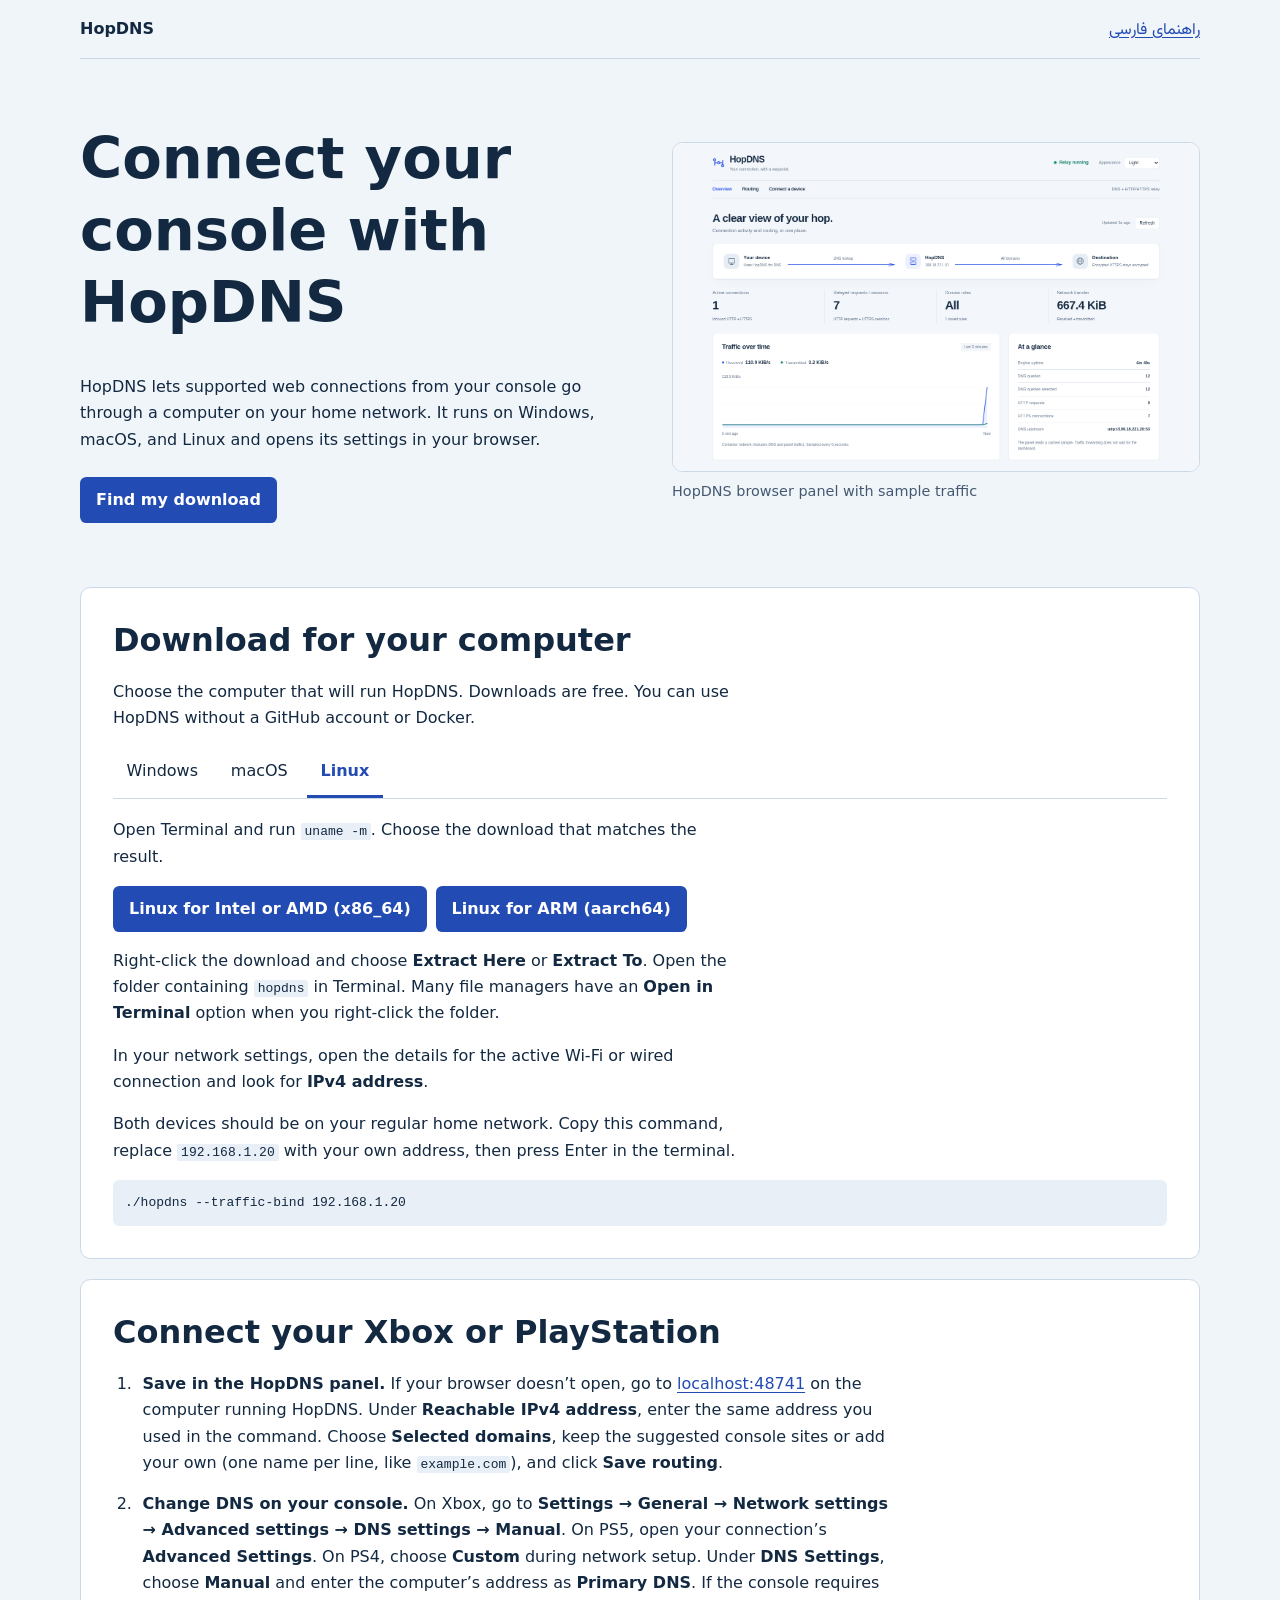
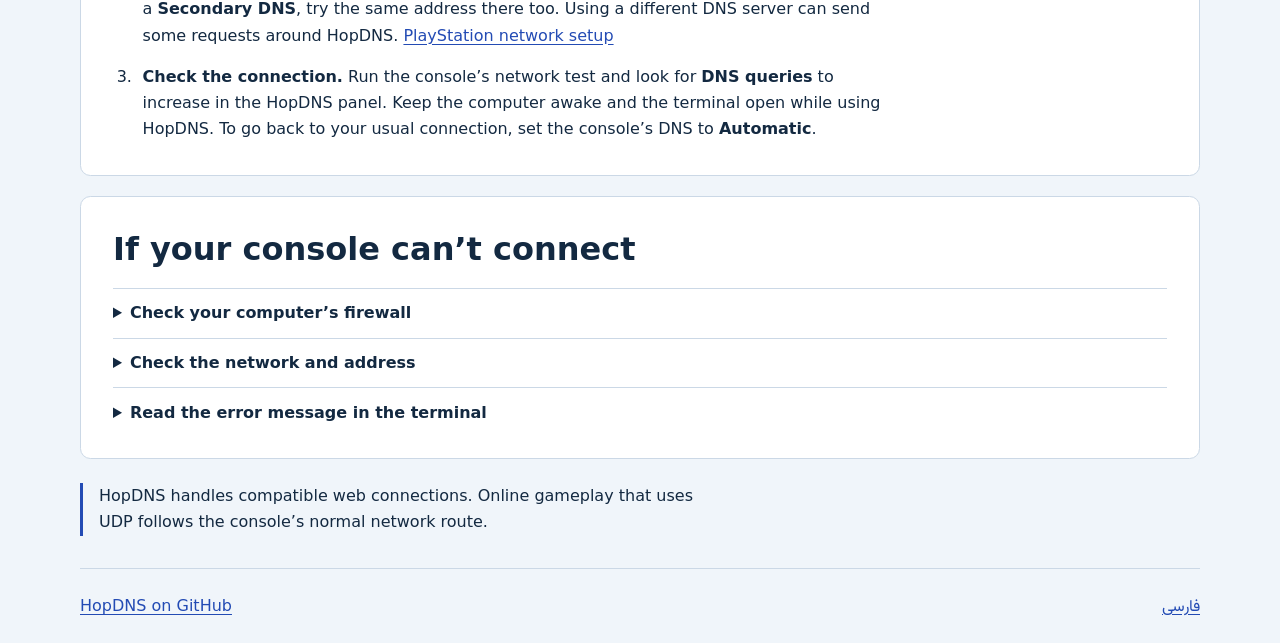
==== docs/index.html @ 14fe9bac "Add platform tabs and direct downloads to setup guides" ====
<!doctype html>
<html lang="en">
<head>
  <meta charset="utf-8">
  <meta name="viewport" content="width=device-width, initial-scale=1">
  <meta name="description" content="Set up HopDNS on your computer and connect your console.">
  <title>HopDNS setup guide</title>
  <link rel="stylesheet" href="guide.css">
  <script src="guide.js" defer></script>
</head>
<body>
  <header>
    <strong>HopDNS</strong>
    <a href="fa/" lang="fa" hreflang="fa" dir="rtl">راهنمای فارسی</a>
  </header>
  <main>
    <section class="intro">
      <div>
        <h1>Connect your console with HopDNS</h1>
        <p>HopDNS lets supported web connections from your console go through a computer on your home network. It runs on Windows, macOS, and Linux and opens its settings in your browser.</p>
        <a class="download" href="#downloads">Find my download</a>
      </div>
      <figure>
        <a href="desktop.png"><img src="desktop.png" alt="HopDNS browser panel showing connection counts and a traffic chart"></a>
        <figcaption>HopDNS browser panel with sample traffic</figcaption>
      </figure>
    </section>
    <section id="downloads" class="instructions" aria-labelledby="downloads-title">
      <h2 id="downloads-title">Download for your computer</h2>
      <p>Choose the computer that will run HopDNS. Downloads are free. You can use HopDNS without a GitHub account or Docker.</p>
      <div class="platform-tabs" hidden>
        <button type="button" id="tab-windows" data-platform="windows">Windows</button>
        <button type="button" id="tab-macos" data-platform="macos">macOS</button>
        <button type="button" id="tab-linux" data-platform="linux">Linux</button>
      </div>
      <section class="platform" id="windows">
        <h3>Windows</h3>
        <p>Open <strong>Settings → System → About</strong> and look for <strong>System type</strong>.</p>
        <div class="download-links">
          <a class="download" href="https://github.com/mkay1375/hopdns/releases/latest/download/hopdns-windows-amd64.zip">Windows for Intel or AMD (x64)</a>
          <a class="download" href="https://github.com/mkay1375/hopdns/releases/latest/download/hopdns-windows-arm64.zip">Windows for ARM (ARM64)</a>
        </div>
        <p>Right-click the downloaded ZIP and choose <strong>Extract All</strong>. Open the folder containing <code>hopdns.exe</code>, click the folder address bar, type <code>powershell</code>, and press Enter.</p>
        <p>Find your address in <strong>Settings → Network &amp; internet</strong>. Open your Wi-Fi network’s properties or select <strong>Ethernet</strong>, then look for <strong>IPv4 address</strong>.</p>
        <p>Both devices should be on your regular home network. Copy this command, replace <code>192.168.1.20</code> with your own address, then press Enter in the terminal.</p>
        <pre dir="ltr"><code>.\hopdns.exe --traffic-bind 192.168.1.20</code></pre>
      </section>
      <section class="platform" id="macos">
        <h3>macOS</h3>
        <p>Open the Apple menu  → <strong>About This Mac</strong>. Choose Apple silicon if <strong>Chip</strong> says Apple, or Intel if <strong>Processor</strong> says Intel.</p>
        <div class="download-links">
          <a class="download" href="https://github.com/mkay1375/hopdns/releases/latest/download/hopdns-darwin-arm64.tar.gz">Mac with Apple silicon</a>
          <a class="download" href="https://github.com/mkay1375/hopdns/releases/latest/download/hopdns-darwin-amd64.tar.gz">Mac with Intel</a>
        </div>
        <p>Double-click the download to unpack it. Open <strong>Terminal</strong>, type <code>cd</code> followed by a space, drag in the folder containing <code>hopdns</code>, and press Return.</p>
        <p>Find your address in <strong>System Settings → Network</strong>. Choose the active Wi-Fi or Ethernet connection, then <strong>Details → TCP/IP</strong>. Look for <strong>IP address</strong>.</p>
        <p>Both devices should be on your regular home network. Copy this command, replace <code>192.168.1.20</code> with your own address, then press Enter in the terminal.</p>
        <pre dir="ltr"><code>./hopdns --traffic-bind 192.168.1.20</code></pre>
      </section>
      <section class="platform" id="linux">
        <h3>Linux</h3>
        <p>Open Terminal and run <code>uname -m</code>. Choose the download that matches the result.</p>
        <div class="download-links">
          <a class="download" href="https://github.com/mkay1375/hopdns/releases/latest/download/hopdns-linux-amd64.tar.gz">Linux for Intel or AMD (x86_64)</a>
          <a class="download" href="https://github.com/mkay1375/hopdns/releases/latest/download/hopdns-linux-arm64.tar.gz">Linux for ARM (aarch64)</a>
        </div>
        <p>Right-click the download and choose <strong>Extract Here</strong> or <strong>Extract To</strong>. Open the folder containing <code>hopdns</code> in Terminal. Many file managers have an <strong>Open in Terminal</strong> option when you right-click the folder.</p>
        <p>In your network settings, open the details for the active Wi-Fi or wired connection and look for <strong>IPv4 address</strong>.</p>
        <p>Both devices should be on your regular home network. Copy this command, replace <code>192.168.1.20</code> with your own address, then press Enter in the terminal.</p>
        <pre dir="ltr"><code>./hopdns --traffic-bind 192.168.1.20</code></pre>
      </section>
    </section>
    <section class="instructions">
      <h2>Connect your Xbox or PlayStation</h2>
      <ol>
        <li><strong>Save in the HopDNS panel.</strong> If your browser doesn’t open, go to <a href="http://localhost:48741">localhost:48741</a> on the computer running HopDNS. Under <strong>Reachable IPv4 address</strong>, enter the same address you used in the command. Choose <strong>Selected domains</strong>, keep the suggested console sites or add your own (one name per line, like <code>example.com</code>), and click <strong>Save routing</strong>.</li>
        <li><strong>Change DNS on your console.</strong> On Xbox, go to <strong>Settings → General → Network settings → Advanced settings → DNS settings → Manual</strong>. On PS5, open your connection’s <strong>Advanced Settings</strong>. On PS4, choose <strong>Custom</strong> during network setup. Under <strong>DNS Settings</strong>, choose <strong>Manual</strong> and enter the computer’s address as <strong>Primary DNS</strong>. If the console requires a <strong>Secondary DNS</strong>, try the same address there too. Using a different DNS server can send some requests around HopDNS. <a href="https://www.playstation.com/en-us/support/connectivity/internet-connect-playstation/">PlayStation network setup</a></li>
        <li><strong>Check the connection.</strong> Run the console’s network test and look for <strong>DNS queries</strong> to increase in the HopDNS panel. Keep the computer awake and the terminal open while using HopDNS. To go back to your usual connection, set the console’s DNS to <strong>Automatic</strong>.</li>
      </ol>
    </section>
    <section class="instructions">
      <h2>If your console can’t connect</h2>
      <details>
        <summary>Check your computer’s firewall</summary>
        <ul>
          <li><strong>Windows:</strong> If Windows asks to let HopDNS through the firewall, allow it on <strong>Private networks</strong> only. If you missed the prompt, open <strong>Windows Security → Firewall &amp; network protection → Allow an app through firewall</strong> and choose the extracted <code>hopdns.exe</code>. If Windows lists your trusted home Wi-Fi as Public, change the network profile to Private in that connection’s settings. <a href="https://support.microsoft.com/en-us/windows/security/windows-security/firewall-and-network-protection-in-the-windows-security-app">Microsoft firewall help</a></li>
          <li><strong>Mac:</strong> If macOS asks whether HopDNS can accept incoming connections, choose <strong>Allow</strong>. To check later, go to <strong>System Settings → Network → Firewall → Options</strong> and allow incoming connections for <code>hopdns</code>. <a href="https://support.apple.com/guide/mac-help/mh11783/mac">Apple firewall help</a></li>
          <li><strong>Linux:</strong> If a firewall is enabled, allow incoming traffic from your console’s local address on port <code>53</code> (TCP and UDP) and ports <code>80</code> and <code>443</code> (TCP). The steps depend on your Linux version. <a href="https://documentation.ubuntu.com/security/security-features/network/firewall/">Ubuntu firewall help</a></li>
        </ul>
        <p>Keep the firewall on. For a console on your home network, you can leave your router’s port-forwarding settings alone.</p>
      </details>
      <details>
        <summary>Check the network and address</summary>
        <p>Use your regular home Wi-Fi or a cable connected to the same router. Guest Wi-Fi often keeps devices from reaching each other. Your computer’s address can change after a restart or a switch between Wi-Fi and Ethernet. If it changed, start HopDNS with the new address, update it in the panel, and enter it again on the console.</p>
      </details>
      <details>
        <summary>Read the error message in the terminal</summary>
        <ul>
          <li><strong>Address already in use:</strong> Close any earlier copy of HopDNS, including a copy running in Docker, then try again.</li>
          <li><strong>Permission denied on Mac or Linux:</strong> If the relay can’t open a network port, follow the administrator startup steps in the <a href="https://github.com/mkay1375/hopdns/blob/main/docs/reference.md#native-application">technical guide</a>.</li>
        </ul>
      </details>
    </section>
    <p class="note">HopDNS handles compatible web connections. Online gameplay that uses UDP follows the console’s normal network route.</p>
  </main>
  <footer><a href="https://github.com/mkay1375/hopdns">HopDNS on GitHub</a><a href="fa/" lang="fa" hreflang="fa" dir="rtl">فارسی</a></footer>
</body>
</html>
---- docs/guide.css ----
@font-face {
  font-family: Vazirmatn;
  src: url("fonts/vazirmatn-arabic.woff2") format("woff2");
  font-style: normal;
  font-weight: 400 700;
  font-display: swap;
  unicode-range: U+0600-06FF, U+0750-077F, U+0870-08FF, U+200C-200E, U+FB50-FDFF, U+FE70-FEFF;
}
:root {
  color-scheme: light;
  background: #f0f5fa;
  color: #132941;
  font-family: system-ui, sans-serif;
  line-height: 1.65;
  --accent: #234bb4;
  --line: #cbd8e6;
}
:root[lang="fa"], a[lang="fa"] { font-family: Vazirmatn, system-ui, sans-serif; }
* { box-sizing: border-box; }
body { margin: 0; }
header, main, footer { width: min(70rem, calc(100% - 2.5rem)); margin-inline: auto; }
header, footer { display: flex; flex-wrap: wrap; justify-content: space-between; gap: .75rem; padding-block: 1rem; }
header { border-block-end: 1px solid var(--line); }
footer { border-block-start: 1px solid var(--line); margin-block-start: 2rem; padding-block: 1.5rem; }
a { color: var(--accent); text-underline-offset: .18em; }
a:focus-visible { outline: 3px solid var(--accent); outline-offset: 4px; }
p { max-inline-size: 62ch; }
h1, h2 { line-height: 1.25; margin-block: 0 .6em; }
h1 { font-size: clamp(2rem, 4.5vw, 3.65rem); }
h2 { font-size: clamp(1.45rem, 3vw, 2rem); }
.intro { display: grid; grid-template-columns: 1fr 1fr; align-items: center; gap: clamp(1.5rem, 5vw, 4rem); padding-block: clamp(2rem, 6vw, 4rem); }
figure { margin: 0; }
figure img { display: block; width: 100%; aspect-ratio: 16 / 10; object-fit: cover; object-position: top; border: 1px solid var(--line); border-radius: .65rem; background: #fff; }
figcaption { color: #445971; font-size: .9rem; margin-block-start: .5rem; }
.download { display: inline-block; margin-block-start: .5rem; padding: .6rem 1rem; background: var(--accent); color: #fff; border-radius: .4rem; text-decoration: none; font-weight: 650; }
.instructions { background: #fff; border: 1px solid var(--line); border-radius: .65rem; padding: clamp(1rem, 4vw, 2rem); }
.instructions + .instructions { margin-block-start: 1.25rem; }
.platform-tabs { display: flex; gap: .35rem; border-block-end: 1px solid var(--line); }
.platform-tabs[hidden] { display: none; }
.platform-tabs button { padding: .65rem .85rem; border: 0; border-block-end: 3px solid transparent; background: transparent; color: inherit; font: inherit; cursor: pointer; }
.platform-tabs button[aria-selected="true"] { border-block-end-color: var(--accent); color: var(--accent); font-weight: 700; }
.platform-tabs button:focus-visible, [role="tabpanel"]:focus-visible, summary:focus-visible { outline: 3px solid var(--accent); outline-offset: 2px; }
.platform { margin-block-start: 1.15rem; }
.platform[role="tabpanel"] h3 { display: none; }
.download-links { display: flex; flex-wrap: wrap; gap: .55rem; }
.download-links .download { margin: 0; }
ol, ul { margin-block-end: 0; padding-inline-start: 1.5rem; }
li { max-inline-size: 74ch; padding-inline-start: .35rem; margin-block-end: .9rem; }
li:last-child { margin-block-end: 0; }
code { direction: ltr; unicode-bidi: isolate; overflow-wrap: anywhere; background: #e8eff7; padding: .08em .3em; border-radius: .2em; }
pre { max-inline-size: 100%; margin-block-end: 0; padding: .75rem; overflow: auto; background: #e8eff7; border-radius: .4rem; }
pre code { padding: 0; background: transparent; }
details { border-block-start: 1px solid var(--line); padding-block: .7rem; }
details:last-child { padding-block-end: 0; }
summary { font-weight: 650; cursor: pointer; }
.note { margin-block-start: 1.5rem; border-inline-start: .2rem solid var(--accent); padding-inline-start: 1rem; }
@media (max-width: 740px) {
  .intro { grid-template-columns: 1fr; }
}
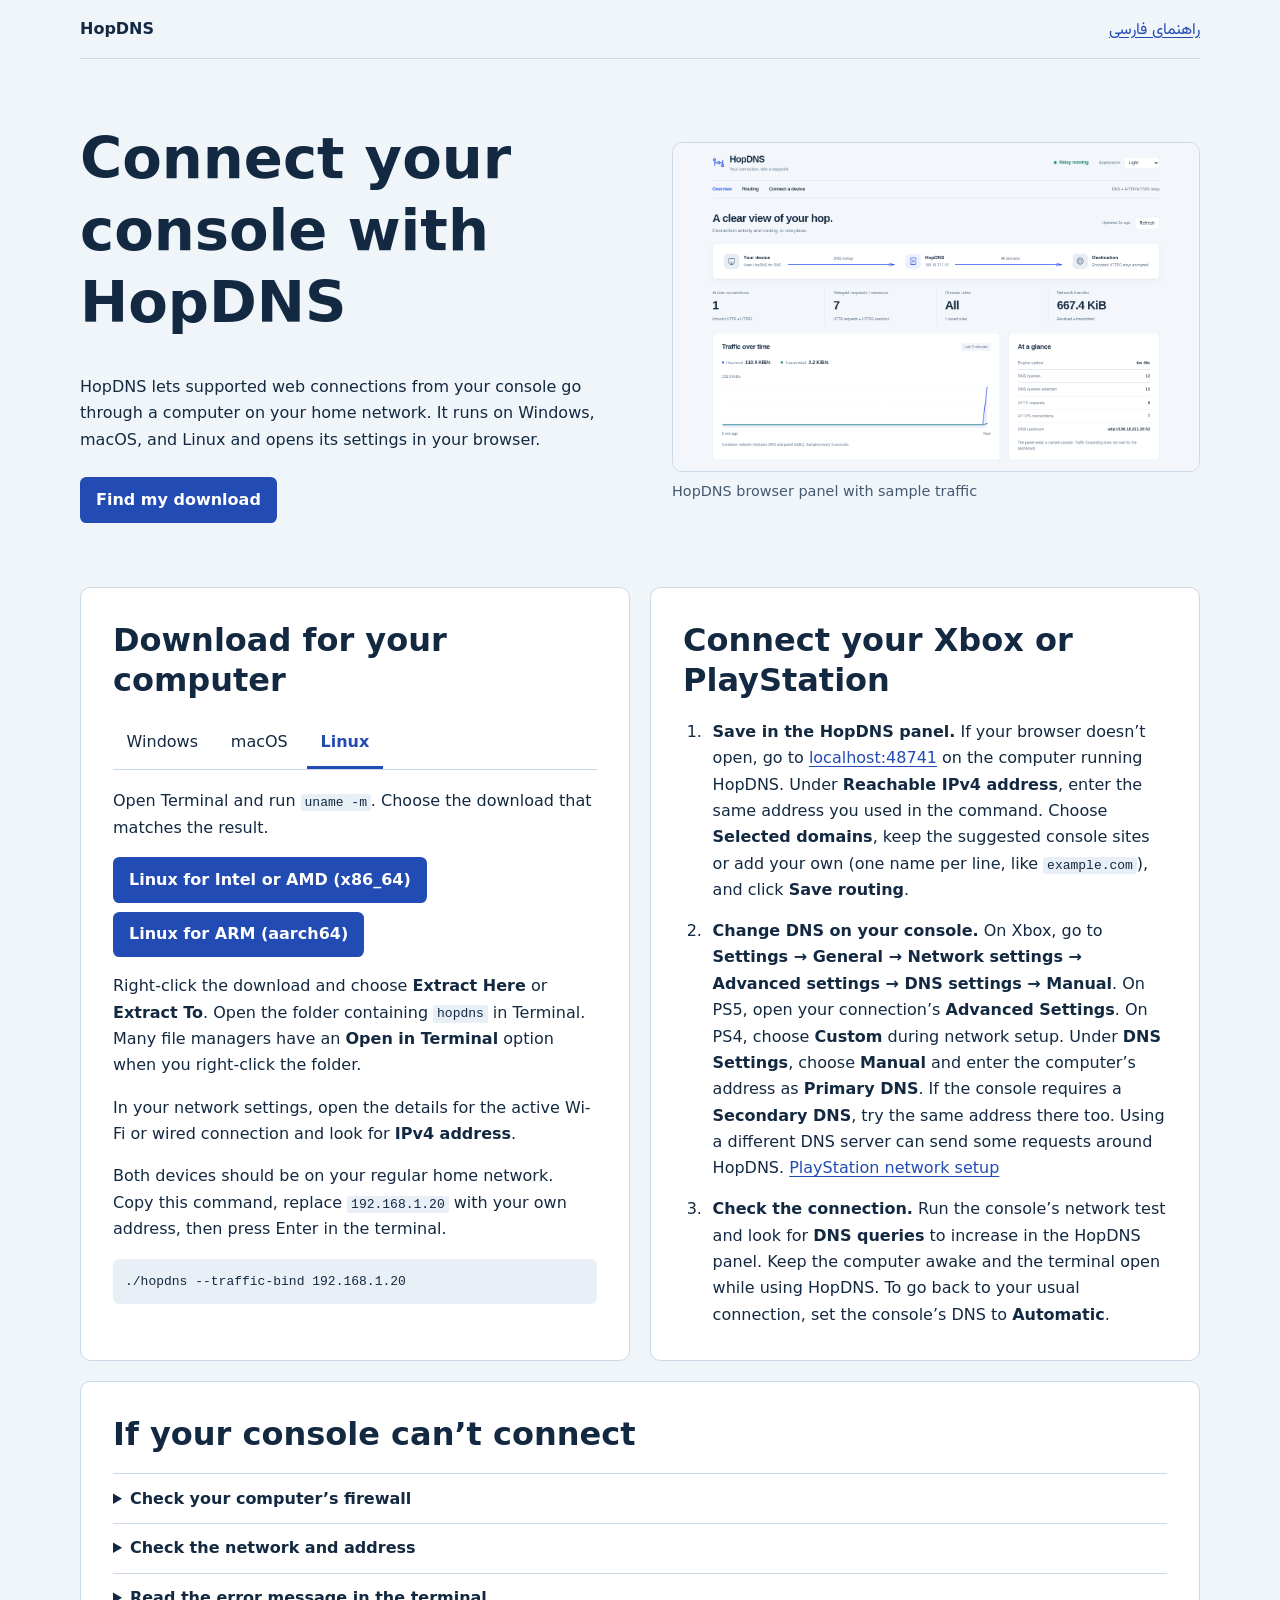
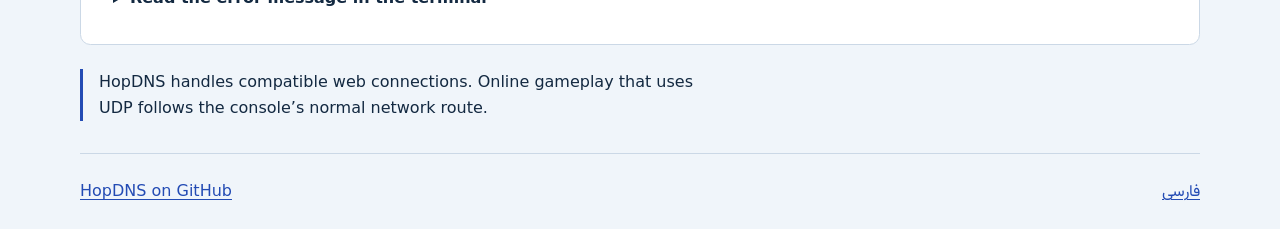
==== commit 6a791598: "Use two columns for desktop setup guides" ====
--- a/docs/index.html
+++ b/docs/index.html
@@ -5,8 +5,8 @@
   <meta name="viewport" content="width=device-width, initial-scale=1">
   <meta name="description" content="Set up HopDNS on your computer and connect your console.">
   <title>HopDNS setup guide</title>
-  <link rel="stylesheet" href="guide.css">
-  <script src="guide.js" defer></script>
+  <link rel="stylesheet" href="guide.css?v=5698aaf0e59d">
+  <script src="guide.js?v=808903ee39ad" defer></script>
 </head>
 <body>
   <header>
@@ -25,59 +25,60 @@
         <figcaption>HopDNS browser panel with sample traffic</figcaption>
       </figure>
     </section>
-    <section id="downloads" class="instructions" aria-labelledby="downloads-title">
-      <h2 id="downloads-title">Download for your computer</h2>
-      <p>Choose the computer that will run HopDNS. Downloads are free. You can use HopDNS without a GitHub account or Docker.</p>
-      <div class="platform-tabs" hidden>
-        <button type="button" id="tab-windows" data-platform="windows">Windows</button>
-        <button type="button" id="tab-macos" data-platform="macos">macOS</button>
-        <button type="button" id="tab-linux" data-platform="linux">Linux</button>
-      </div>
-      <section class="platform" id="windows">
-        <h3>Windows</h3>
-        <p>Open <strong>Settings → System → About</strong> and look for <strong>System type</strong>.</p>
-        <div class="download-links">
-          <a class="download" href="https://github.com/mkay1375/hopdns/releases/latest/download/hopdns-windows-amd64.zip">Windows for Intel or AMD (x64)</a>
-          <a class="download" href="https://github.com/mkay1375/hopdns/releases/latest/download/hopdns-windows-arm64.zip">Windows for ARM (ARM64)</a>
+    <div class="setup">
+      <section id="downloads" class="instructions" aria-labelledby="downloads-title">
+        <h2 id="downloads-title">Download for your computer</h2>
+        <div class="platform-tabs" hidden>
+          <button type="button" id="tab-windows" data-platform="windows">Windows</button>
+          <button type="button" id="tab-macos" data-platform="macos">macOS</button>
+          <button type="button" id="tab-linux" data-platform="linux">Linux</button>
         </div>
-        <p>Right-click the downloaded ZIP and choose <strong>Extract All</strong>. Open the folder containing <code>hopdns.exe</code>, click the folder address bar, type <code>powershell</code>, and press Enter.</p>
-        <p>Find your address in <strong>Settings → Network &amp; internet</strong>. Open your Wi-Fi network’s properties or select <strong>Ethernet</strong>, then look for <strong>IPv4 address</strong>.</p>
-        <p>Both devices should be on your regular home network. Copy this command, replace <code>192.168.1.20</code> with your own address, then press Enter in the terminal.</p>
-        <pre dir="ltr"><code>.\hopdns.exe --traffic-bind 192.168.1.20</code></pre>
+        <section class="platform" id="windows">
+          <h3>Windows</h3>
+          <p>Open <strong>Settings → System → About</strong> and look for <strong>System type</strong>.</p>
+          <div class="download-links">
+            <a class="download" href="https://github.com/mkay1375/hopdns/releases/latest/download/hopdns-windows-amd64.zip">Windows for Intel or AMD (x64)</a>
+            <a class="download" href="https://github.com/mkay1375/hopdns/releases/latest/download/hopdns-windows-arm64.zip">Windows for ARM (ARM64)</a>
+          </div>
+          <p>Right-click the downloaded ZIP and choose <strong>Extract All</strong>. Open the folder containing <code>hopdns.exe</code>, click the folder address bar, type <code>powershell</code>, and press Enter.</p>
+          <p>Find your address in <strong>Settings → Network &amp; internet</strong>. Open your Wi-Fi network’s properties or select <strong>Ethernet</strong>, then look for <strong>IPv4 address</strong>.</p>
+          <p>Both devices should be on your regular home network. Copy this command, replace <code>192.168.1.20</code> with your own address, then press Enter in the terminal.</p>
+          <pre dir="ltr"><code>.\hopdns.exe --traffic-bind 192.168.1.20</code></pre>
+        </section>
+        <section class="platform" id="macos">
+          <h3>macOS</h3>
+          <p>Open the Apple menu → <strong>About This Mac</strong>. Choose Apple silicon if <strong>Chip</strong> says Apple, or Intel if <strong>Processor</strong> says Intel.</p>
+          <div class="download-links">
+            <a class="download" href="https://github.com/mkay1375/hopdns/releases/latest/download/hopdns-darwin-arm64.tar.gz">Mac with Apple silicon</a>
+            <a class="download" href="https://github.com/mkay1375/hopdns/releases/latest/download/hopdns-darwin-amd64.tar.gz">Mac with Intel</a>
+          </div>
+          <p>Double-click the download to unpack it. Open <strong>Terminal</strong>, type <code>cd</code> followed by a space, drag in the folder containing <code>hopdns</code>, and press Return.</p>
+          <p>Find your address in <strong>System Settings → Network</strong>. Choose the active Wi-Fi or Ethernet connection, then <strong>Details → TCP/IP</strong>. Look for <strong>IP address</strong>.</p>
+          <p>Both devices should be on your regular home network. Copy this command, replace <code>192.168.1.20</code> with your own address, then press Enter in the terminal.</p>
+          <pre dir="ltr"><code>./hopdns --traffic-bind 192.168.1.20</code></pre>
+        </section>
+        <section class="platform" id="linux">
+          <h3>Linux</h3>
+          <p>Open Terminal and run <code>uname -m</code>. Choose the download that matches the result.</p>
+          <div class="download-links">
+            <a class="download" href="https://github.com/mkay1375/hopdns/releases/latest/download/hopdns-linux-amd64.tar.gz">Linux for Intel or AMD (x86_64)</a>
+            <a class="download" href="https://github.com/mkay1375/hopdns/releases/latest/download/hopdns-linux-arm64.tar.gz">Linux for ARM (aarch64)</a>
+          </div>
+          <p>Right-click the download and choose <strong>Extract Here</strong> or <strong>Extract To</strong>. Open the folder containing <code>hopdns</code> in Terminal. Many file managers have an <strong>Open in Terminal</strong> option when you right-click the folder.</p>
+          <p>In your network settings, open the details for the active Wi-Fi or wired connection and look for <strong>IPv4 address</strong>.</p>
+          <p>Both devices should be on your regular home network. Copy this command, replace <code>192.168.1.20</code> with your own address, then press Enter in the terminal.</p>
+          <pre dir="ltr"><code>./hopdns --traffic-bind 192.168.1.20</code></pre>
+        </section>
       </section>
-      <section class="platform" id="macos">
-        <h3>macOS</h3>
-        <p>Open the Apple menu  → <strong>About This Mac</strong>. Choose Apple silicon if <strong>Chip</strong> says Apple, or Intel if <strong>Processor</strong> says Intel.</p>
-        <div class="download-links">
-          <a class="download" href="https://github.com/mkay1375/hopdns/releases/latest/download/hopdns-darwin-arm64.tar.gz">Mac with Apple silicon</a>
-          <a class="download" href="https://github.com/mkay1375/hopdns/releases/latest/download/hopdns-darwin-amd64.tar.gz">Mac with Intel</a>
-        </div>
-        <p>Double-click the download to unpack it. Open <strong>Terminal</strong>, type <code>cd</code> followed by a space, drag in the folder containing <code>hopdns</code>, and press Return.</p>
-        <p>Find your address in <strong>System Settings → Network</strong>. Choose the active Wi-Fi or Ethernet connection, then <strong>Details → TCP/IP</strong>. Look for <strong>IP address</strong>.</p>
-        <p>Both devices should be on your regular home network. Copy this command, replace <code>192.168.1.20</code> with your own address, then press Enter in the terminal.</p>
-        <pre dir="ltr"><code>./hopdns --traffic-bind 192.168.1.20</code></pre>
+      <section class="instructions">
+        <h2>Connect your Xbox or PlayStation</h2>
+        <ol>
+          <li><strong>Save in the HopDNS panel.</strong> If your browser doesn’t open, go to <a href="http://localhost:48741">localhost:48741</a> on the computer running HopDNS. Under <strong>Reachable IPv4 address</strong>, enter the same address you used in the command. Choose <strong>Selected domains</strong>, keep the suggested console sites or add your own (one name per line, like <code>example.com</code>), and click <strong>Save routing</strong>.</li>
+          <li><strong>Change DNS on your console.</strong> On Xbox, go to <strong>Settings → General → Network settings → Advanced settings → DNS settings → Manual</strong>. On PS5, open your connection’s <strong>Advanced Settings</strong>. On PS4, choose <strong>Custom</strong> during network setup. Under <strong>DNS Settings</strong>, choose <strong>Manual</strong> and enter the computer’s address as <strong>Primary DNS</strong>. If the console requires a <strong>Secondary DNS</strong>, try the same address there too. Using a different DNS server can send some requests around HopDNS. <a href="https://www.playstation.com/en-us/support/connectivity/internet-connect-playstation/">PlayStation network setup</a></li>
+          <li><strong>Check the connection.</strong> Run the console’s network test and look for <strong>DNS queries</strong> to increase in the HopDNS panel. Keep the computer awake and the terminal open while using HopDNS. To go back to your usual connection, set the console’s DNS to <strong>Automatic</strong>.</li>
+        </ol>
       </section>
-      <section class="platform" id="linux">
-        <h3>Linux</h3>
-        <p>Open Terminal and run <code>uname -m</code>. Choose the download that matches the result.</p>
-        <div class="download-links">
-          <a class="download" href="https://github.com/mkay1375/hopdns/releases/latest/download/hopdns-linux-amd64.tar.gz">Linux for Intel or AMD (x86_64)</a>
-          <a class="download" href="https://github.com/mkay1375/hopdns/releases/latest/download/hopdns-linux-arm64.tar.gz">Linux for ARM (aarch64)</a>
-        </div>
-        <p>Right-click the download and choose <strong>Extract Here</strong> or <strong>Extract To</strong>. Open the folder containing <code>hopdns</code> in Terminal. Many file managers have an <strong>Open in Terminal</strong> option when you right-click the folder.</p>
-        <p>In your network settings, open the details for the active Wi-Fi or wired connection and look for <strong>IPv4 address</strong>.</p>
-        <p>Both devices should be on your regular home network. Copy this command, replace <code>192.168.1.20</code> with your own address, then press Enter in the terminal.</p>
-        <pre dir="ltr"><code>./hopdns --traffic-bind 192.168.1.20</code></pre>
-      </section>
-    </section>
-    <section class="instructions">
-      <h2>Connect your Xbox or PlayStation</h2>
-      <ol>
-        <li><strong>Save in the HopDNS panel.</strong> If your browser doesn’t open, go to <a href="http://localhost:48741">localhost:48741</a> on the computer running HopDNS. Under <strong>Reachable IPv4 address</strong>, enter the same address you used in the command. Choose <strong>Selected domains</strong>, keep the suggested console sites or add your own (one name per line, like <code>example.com</code>), and click <strong>Save routing</strong>.</li>
-        <li><strong>Change DNS on your console.</strong> On Xbox, go to <strong>Settings → General → Network settings → Advanced settings → DNS settings → Manual</strong>. On PS5, open your connection’s <strong>Advanced Settings</strong>. On PS4, choose <strong>Custom</strong> during network setup. Under <strong>DNS Settings</strong>, choose <strong>Manual</strong> and enter the computer’s address as <strong>Primary DNS</strong>. If the console requires a <strong>Secondary DNS</strong>, try the same address there too. Using a different DNS server can send some requests around HopDNS. <a href="https://www.playstation.com/en-us/support/connectivity/internet-connect-playstation/">PlayStation network setup</a></li>
-        <li><strong>Check the connection.</strong> Run the console’s network test and look for <strong>DNS queries</strong> to increase in the HopDNS panel. Keep the computer awake and the terminal open while using HopDNS. To go back to your usual connection, set the console’s DNS to <strong>Automatic</strong>.</li>
-      </ol>
-    </section>
+    </div>
     <section class="instructions">
       <h2>If your console can’t connect</h2>
       <details>
--- a/docs/guide.css
+++ b/docs/guide.css
@@ -33,8 +33,8 @@
 figure img { display: block; width: 100%; aspect-ratio: 16 / 10; object-fit: cover; object-position: top; border: 1px solid var(--line); border-radius: .65rem; background: #fff; }
 figcaption { color: #445971; font-size: .9rem; margin-block-start: .5rem; }
 .download { display: inline-block; margin-block-start: .5rem; padding: .6rem 1rem; background: var(--accent); color: #fff; border-radius: .4rem; text-decoration: none; font-weight: 650; }
+.setup { display: grid; grid-template-columns: repeat(2, minmax(0, 1fr)); gap: 1.25rem; margin-block-end: 1.25rem; }
 .instructions { background: #fff; border: 1px solid var(--line); border-radius: .65rem; padding: clamp(1rem, 4vw, 2rem); }
-.instructions + .instructions { margin-block-start: 1.25rem; }
 .platform-tabs { display: flex; gap: .35rem; border-block-end: 1px solid var(--line); }
 .platform-tabs[hidden] { display: none; }
 .platform-tabs button { padding: .65rem .85rem; border: 0; border-block-end: 3px solid transparent; background: transparent; color: inherit; font: inherit; cursor: pointer; }
@@ -54,6 +54,9 @@
 details:last-child { padding-block-end: 0; }
 summary { font-weight: 650; cursor: pointer; }
 .note { margin-block-start: 1.5rem; border-inline-start: .2rem solid var(--accent); padding-inline-start: 1rem; }
+@media (max-width: 900px) {
+  .setup { grid-template-columns: 1fr; }
+}
 @media (max-width: 740px) {
   .intro { grid-template-columns: 1fr; }
 }
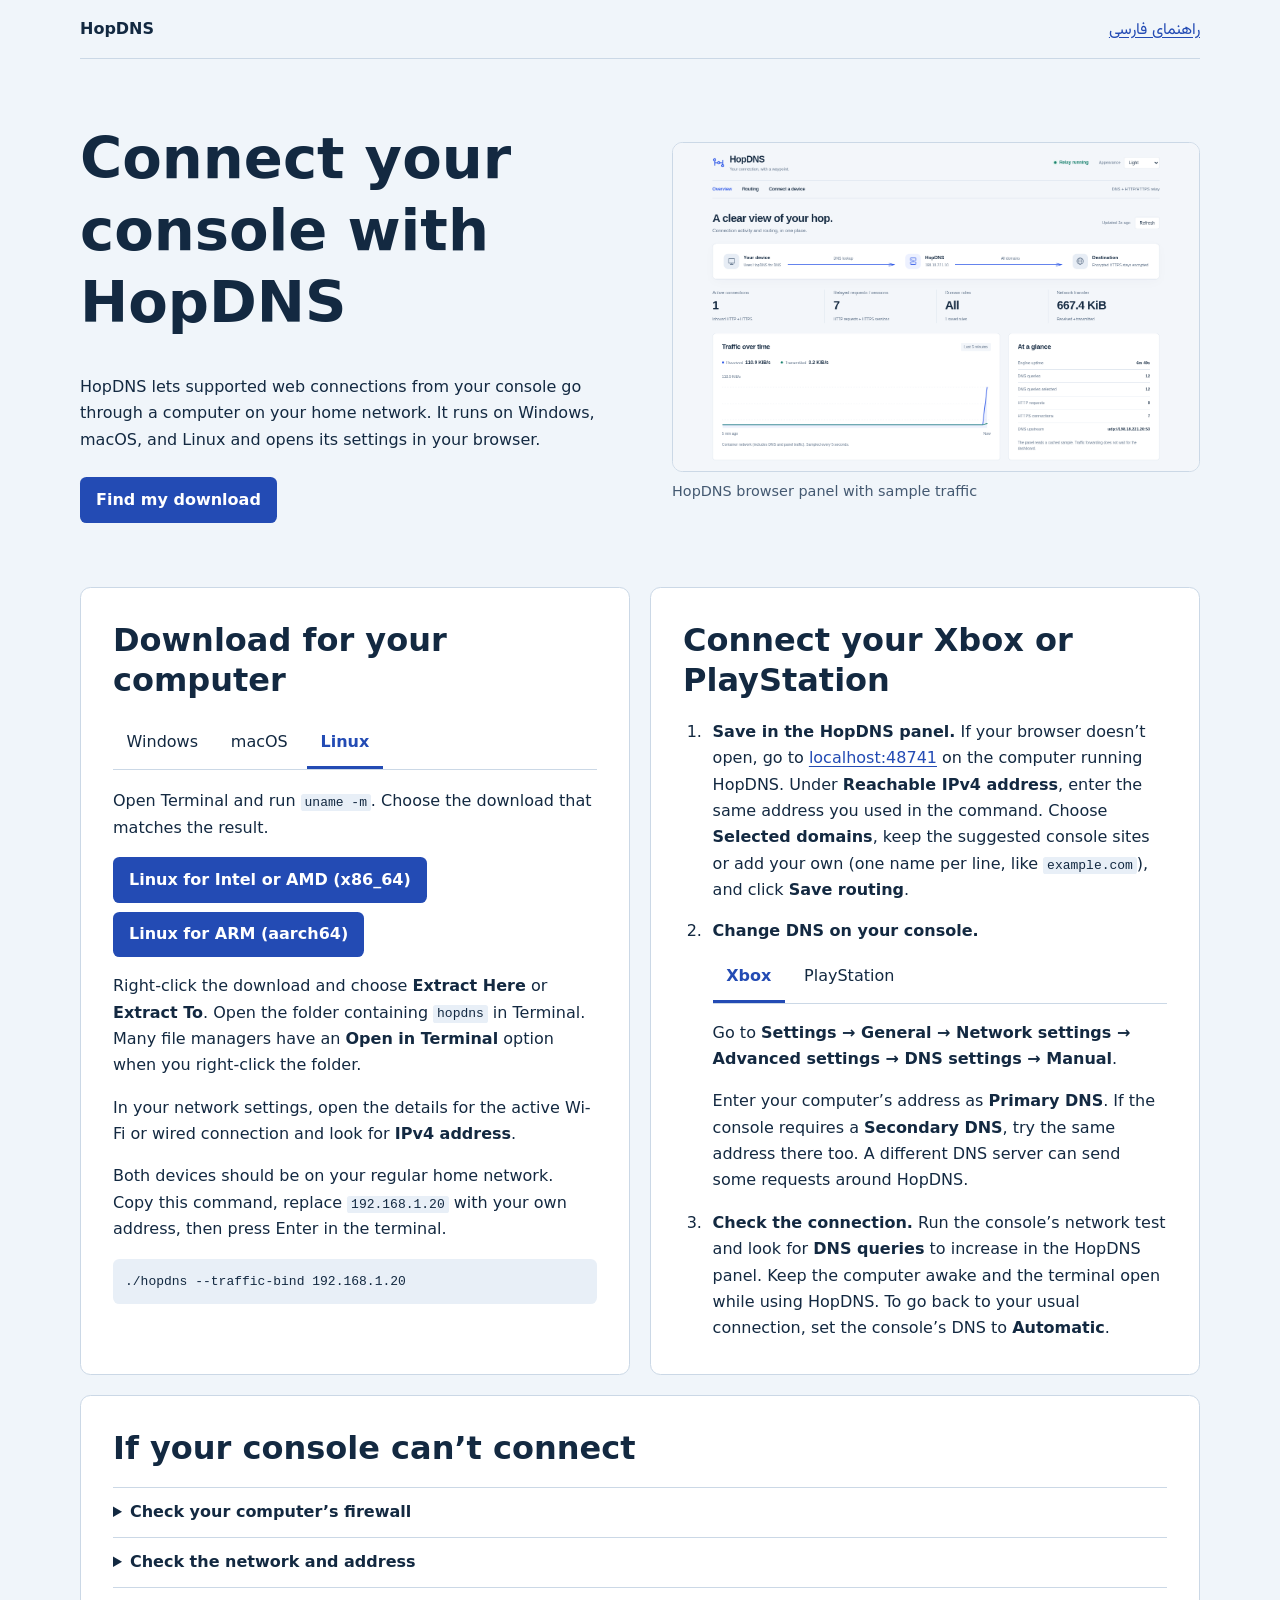
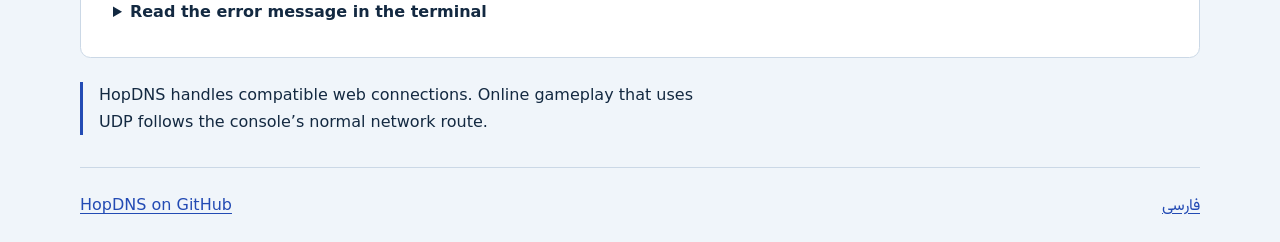
==== commit ab371a16: "Add Xbox and PlayStation tabs to the setup guides" ====
--- a/docs/index.html
+++ b/docs/index.html
@@ -5,8 +5,8 @@
   <meta name="viewport" content="width=device-width, initial-scale=1">
   <meta name="description" content="Set up HopDNS on your computer and connect your console.">
   <title>HopDNS setup guide</title>
-  <link rel="stylesheet" href="guide.css?v=5698aaf0e59d">
-  <script src="guide.js?v=808903ee39ad" defer></script>
+  <link rel="stylesheet" href="guide.css?v=ba99046b7f88">
+  <script src="guide.js?v=e917b4716e81" defer></script>
 </head>
 <body>
   <header>
@@ -28,12 +28,12 @@
     <div class="setup">
       <section id="downloads" class="instructions" aria-labelledby="downloads-title">
         <h2 id="downloads-title">Download for your computer</h2>
-        <div class="platform-tabs" hidden>
-          <button type="button" id="tab-windows" data-platform="windows">Windows</button>
-          <button type="button" id="tab-macos" data-platform="macos">macOS</button>
-          <button type="button" id="tab-linux" data-platform="linux">Linux</button>
+        <div id="platform-tabs" class="guide-tabs" aria-labelledby="downloads-title" hidden>
+          <button type="button" id="tab-windows" data-panel="windows">Windows</button>
+          <button type="button" id="tab-macos" data-panel="macos">macOS</button>
+          <button type="button" id="tab-linux" data-panel="linux">Linux</button>
         </div>
-        <section class="platform" id="windows">
+        <section class="guide-panel platform" id="windows">
           <h3>Windows</h3>
           <p>Open <strong>Settings → System → About</strong> and look for <strong>System type</strong>.</p>
           <div class="download-links">
@@ -45,7 +45,7 @@
           <p>Both devices should be on your regular home network. Copy this command, replace <code>192.168.1.20</code> with your own address, then press Enter in the terminal.</p>
           <pre dir="ltr"><code>.\hopdns.exe --traffic-bind 192.168.1.20</code></pre>
         </section>
-        <section class="platform" id="macos">
+        <section class="guide-panel platform" id="macos">
           <h3>macOS</h3>
           <p>Open the Apple menu → <strong>About This Mac</strong>. Choose Apple silicon if <strong>Chip</strong> says Apple, or Intel if <strong>Processor</strong> says Intel.</p>
           <div class="download-links">
@@ -57,7 +57,7 @@
           <p>Both devices should be on your regular home network. Copy this command, replace <code>192.168.1.20</code> with your own address, then press Enter in the terminal.</p>
           <pre dir="ltr"><code>./hopdns --traffic-bind 192.168.1.20</code></pre>
         </section>
-        <section class="platform" id="linux">
+        <section class="guide-panel platform" id="linux">
           <h3>Linux</h3>
           <p>Open Terminal and run <code>uname -m</code>. Choose the download that matches the result.</p>
           <div class="download-links">
@@ -74,7 +74,23 @@
         <h2>Connect your Xbox or PlayStation</h2>
         <ol>
           <li><strong>Save in the HopDNS panel.</strong> If your browser doesn’t open, go to <a href="http://localhost:48741">localhost:48741</a> on the computer running HopDNS. Under <strong>Reachable IPv4 address</strong>, enter the same address you used in the command. Choose <strong>Selected domains</strong>, keep the suggested console sites or add your own (one name per line, like <code>example.com</code>), and click <strong>Save routing</strong>.</li>
-          <li><strong>Change DNS on your console.</strong> On Xbox, go to <strong>Settings → General → Network settings → Advanced settings → DNS settings → Manual</strong>. On PS5, open your connection’s <strong>Advanced Settings</strong>. On PS4, choose <strong>Custom</strong> during network setup. Under <strong>DNS Settings</strong>, choose <strong>Manual</strong> and enter the computer’s address as <strong>Primary DNS</strong>. If the console requires a <strong>Secondary DNS</strong>, try the same address there too. Using a different DNS server can send some requests around HopDNS. <a href="https://www.playstation.com/en-us/support/connectivity/internet-connect-playstation/">PlayStation network setup</a></li>
+          <li>
+            <strong id="console-dns-title">Change DNS on your console.</strong>
+            <div id="console-tabs" class="guide-tabs console-tabs" aria-labelledby="console-dns-title" hidden>
+              <button type="button" id="tab-xbox" data-panel="xbox">Xbox</button>
+              <button type="button" id="tab-playstation" data-panel="playstation">PlayStation</button>
+            </div>
+            <section class="guide-panel" id="xbox">
+              <h3>Xbox</h3>
+              <p>Go to <strong>Settings → General → Network settings → Advanced settings → DNS settings → Manual</strong>.</p>
+            </section>
+            <section class="guide-panel" id="playstation">
+              <h3>PlayStation</h3>
+              <p>On <strong>PS5</strong>, open your connection’s <strong>Advanced Settings</strong>. On <strong>PS4</strong>, choose <strong>Custom</strong> during network setup. Under <strong>DNS Settings</strong>, choose <strong>Manual</strong>.</p>
+              <p><a href="https://www.playstation.com/en-us/support/connectivity/internet-connect-playstation/">PlayStation network setup</a></p>
+            </section>
+            <p>Enter your computer’s address as <strong>Primary DNS</strong>. If the console requires a <strong>Secondary DNS</strong>, try the same address there too. A different DNS server can send some requests around HopDNS.</p>
+          </li>
           <li><strong>Check the connection.</strong> Run the console’s network test and look for <strong>DNS queries</strong> to increase in the HopDNS panel. Keep the computer awake and the terminal open while using HopDNS. To go back to your usual connection, set the console’s DNS to <strong>Automatic</strong>.</li>
         </ol>
       </section>
--- a/docs/guide.css
+++ b/docs/guide.css
@@ -35,13 +35,14 @@
 .download { display: inline-block; margin-block-start: .5rem; padding: .6rem 1rem; background: var(--accent); color: #fff; border-radius: .4rem; text-decoration: none; font-weight: 650; }
 .setup { display: grid; grid-template-columns: repeat(2, minmax(0, 1fr)); gap: 1.25rem; margin-block-end: 1.25rem; }
 .instructions { background: #fff; border: 1px solid var(--line); border-radius: .65rem; padding: clamp(1rem, 4vw, 2rem); }
-.platform-tabs { display: flex; gap: .35rem; border-block-end: 1px solid var(--line); }
-.platform-tabs[hidden] { display: none; }
-.platform-tabs button { padding: .65rem .85rem; border: 0; border-block-end: 3px solid transparent; background: transparent; color: inherit; font: inherit; cursor: pointer; }
-.platform-tabs button[aria-selected="true"] { border-block-end-color: var(--accent); color: var(--accent); font-weight: 700; }
-.platform-tabs button:focus-visible, [role="tabpanel"]:focus-visible, summary:focus-visible { outline: 3px solid var(--accent); outline-offset: 2px; }
+.guide-tabs { display: flex; gap: .35rem; border-block-end: 1px solid var(--line); }
+.guide-tabs[hidden] { display: none; }
+.guide-tabs button { padding: .65rem .85rem; border: 0; border-block-end: 3px solid transparent; background: transparent; color: inherit; font: inherit; cursor: pointer; }
+.guide-tabs button[aria-selected="true"] { border-block-end-color: var(--accent); color: var(--accent); font-weight: 700; }
+.guide-tabs button:focus-visible, [role="tabpanel"]:focus-visible, summary:focus-visible { outline: 3px solid var(--accent); outline-offset: 2px; }
+.console-tabs { margin-block-start: .5rem; }
 .platform { margin-block-start: 1.15rem; }
-.platform[role="tabpanel"] h3 { display: none; }
+.guide-panel[role="tabpanel"] > h3 { display: none; }
 .download-links { display: flex; flex-wrap: wrap; gap: .55rem; }
 .download-links .download { margin: 0; }
 ol, ul { margin-block-end: 0; padding-inline-start: 1.5rem; }
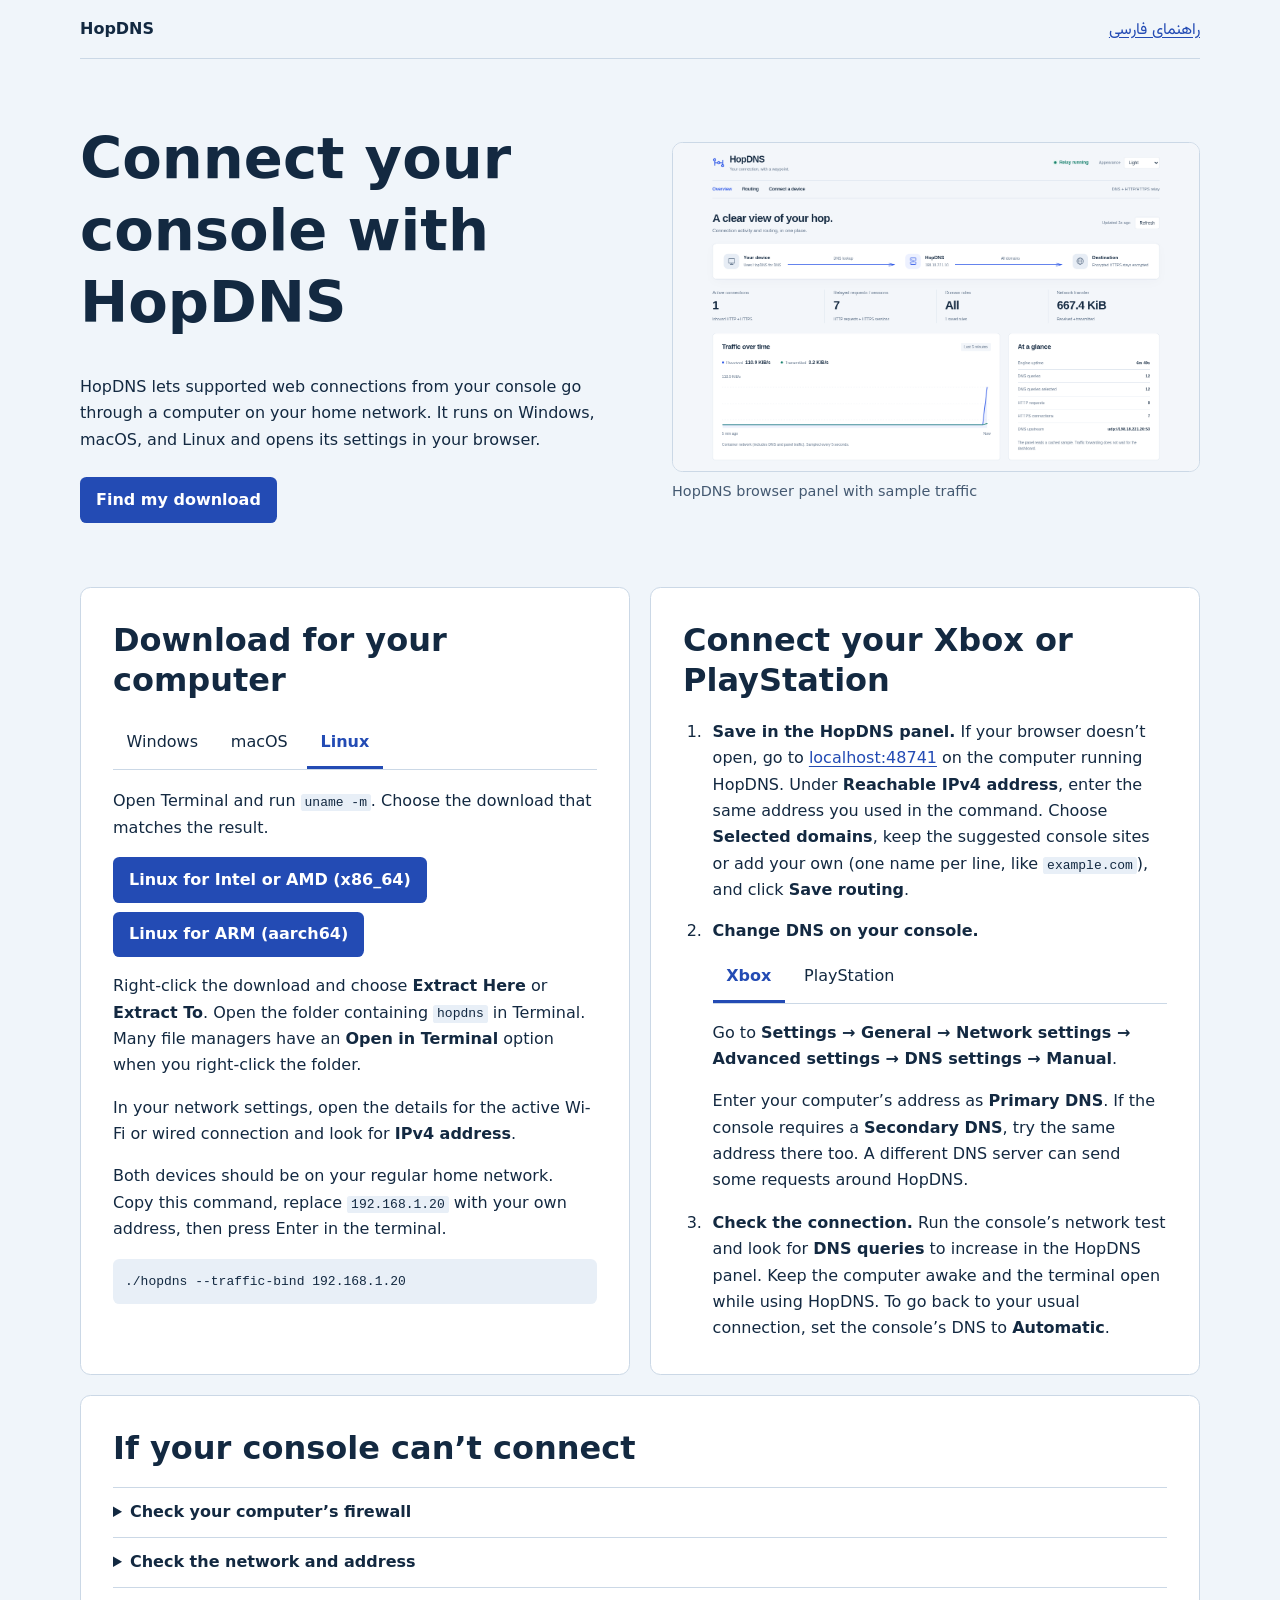
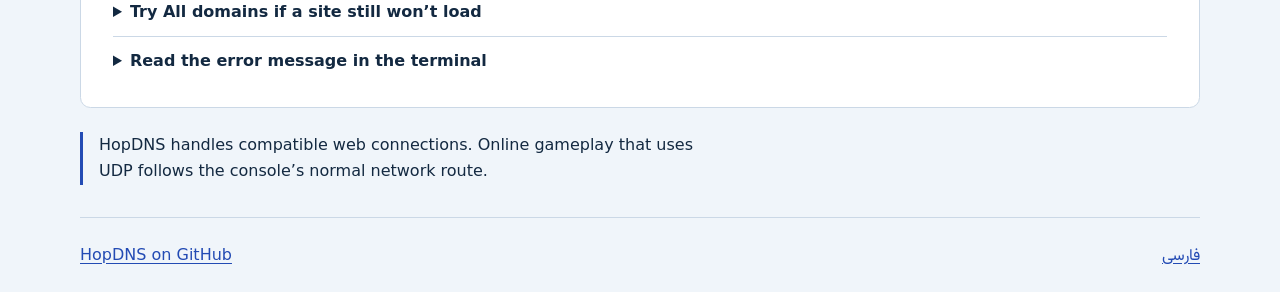
==== commit 7e6ef624: "Explain testing with All domains in both console guides" ====
--- a/docs/index.html
+++ b/docs/index.html
@@ -111,6 +111,10 @@
         <p>Use your regular home Wi-Fi or a cable connected to the same router. Guest Wi-Fi often keeps devices from reaching each other. Your computer’s address can change after a restart or a switch between Wi-Fi and Ethernet. If it changed, start HopDNS with the new address, update it in the panel, and enter it again on the console.</p>
       </details>
       <details>
+        <summary>Try All domains if a site still won’t load</summary>
+        <p>If <strong>DNS queries</strong> is increasing in the HopDNS panel but a site still won’t load, go to <strong>Routing</strong>, choose <strong>All domains</strong>, and click <strong>Save routing</strong>. Reopen the affected app or retry the site on your console. This tests whether the site needs a domain that was missing from your list. After testing, choose <strong>Selected domains</strong> again and save. <strong>All domains</strong> still only relays compatible web connections.</p>
+      </details>
+      <details>
         <summary>Read the error message in the terminal</summary>
         <ul>
           <li><strong>Address already in use:</strong> Close any earlier copy of HopDNS, including a copy running in Docker, then try again.</li>
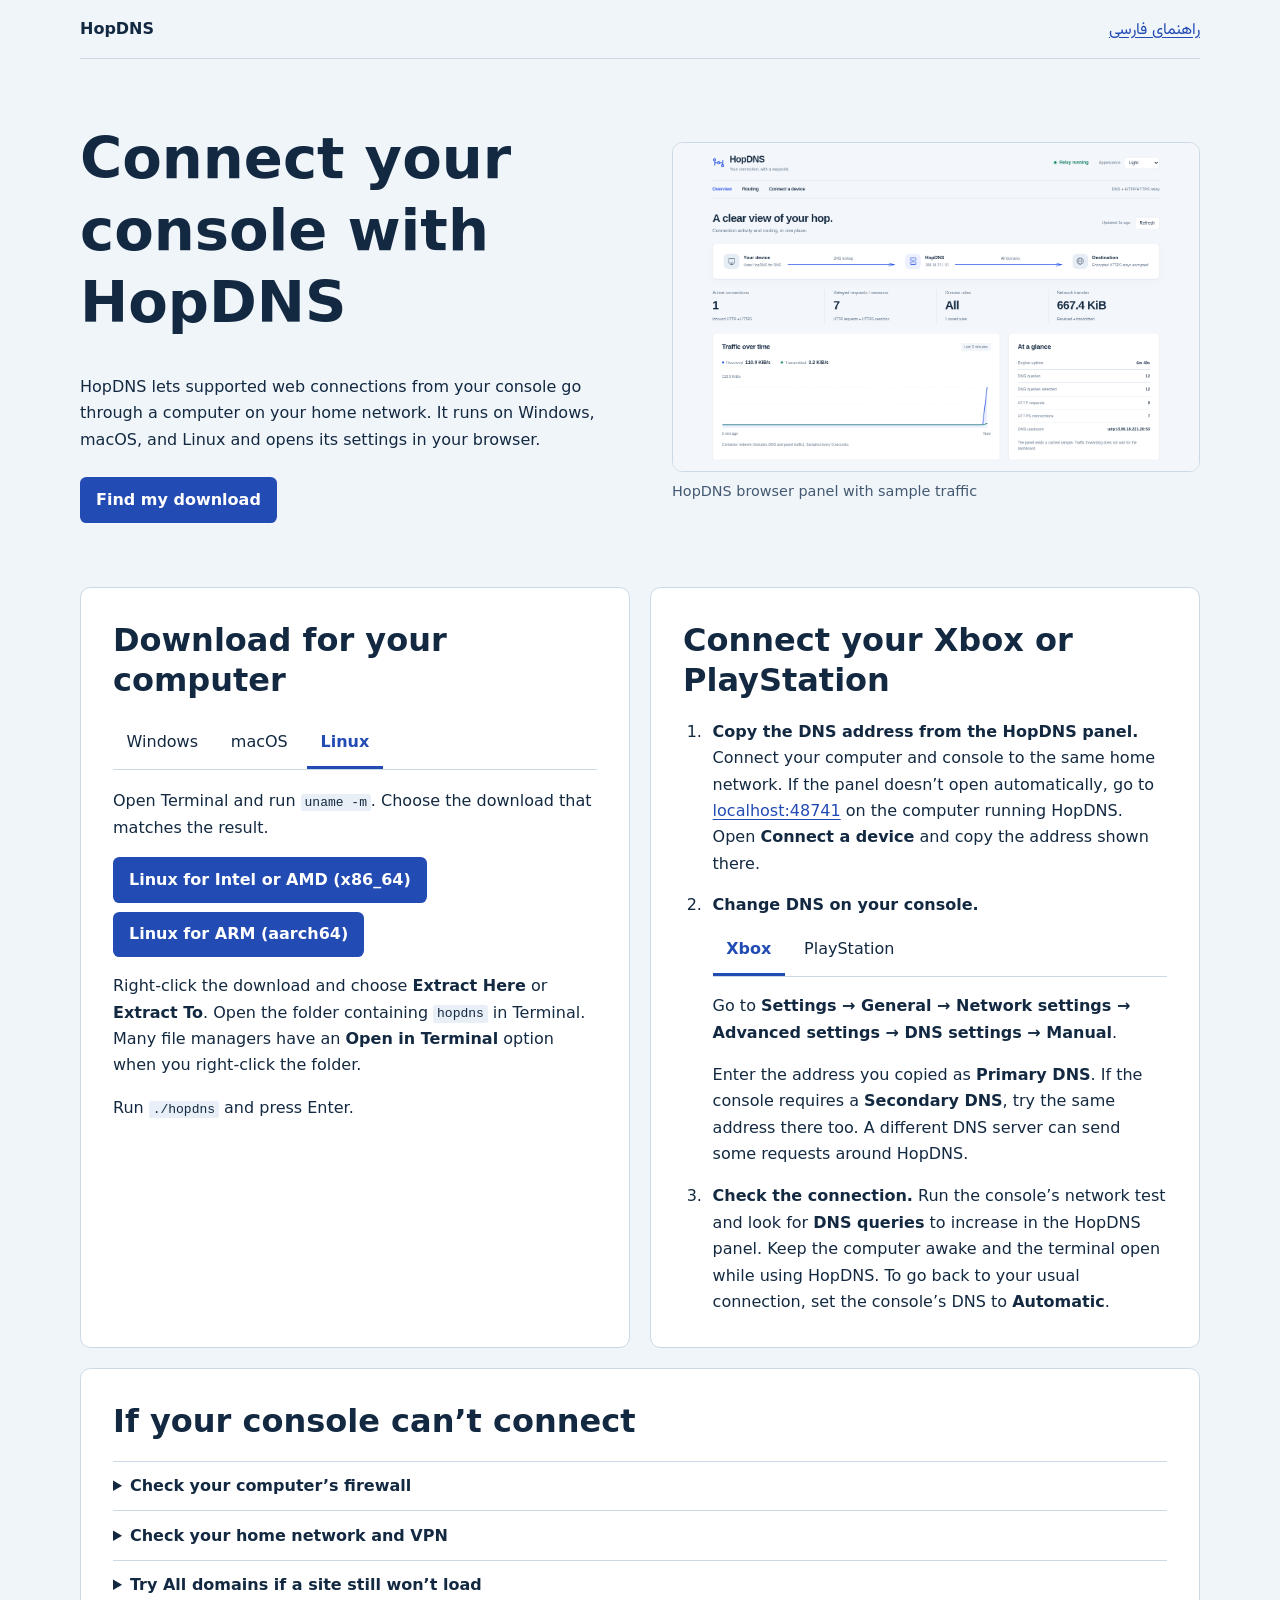
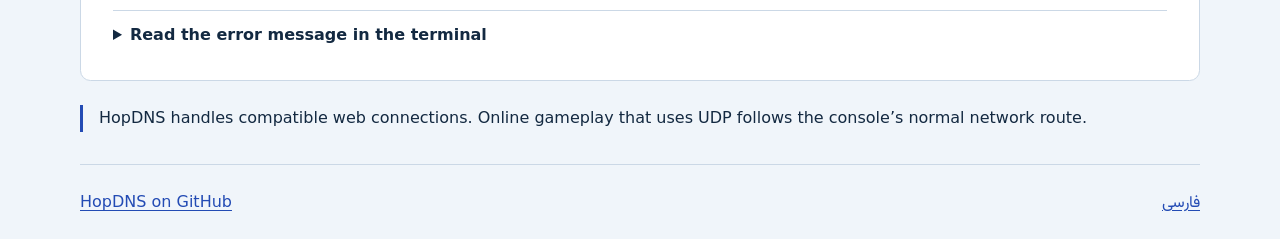
==== commit 8cd645ed: "Simplify console guides and add platform firewall tabs" ====
--- a/docs/index.html
+++ b/docs/index.html
@@ -5,8 +5,8 @@
   <meta name="viewport" content="width=device-width, initial-scale=1">
   <meta name="description" content="Set up HopDNS on your computer and connect your console.">
   <title>HopDNS setup guide</title>
-  <link rel="stylesheet" href="guide.css?v=ba99046b7f88">
-  <script src="guide.js?v=e917b4716e81" defer></script>
+  <link rel="stylesheet" href="guide.css?v=ce3267bba0e4">
+  <script src="guide.js?v=697a30c39180" defer></script>
 </head>
 <body>
   <header>
@@ -40,10 +40,7 @@
             <a class="download" href="https://github.com/mkay1375/hopdns/releases/latest/download/hopdns-windows-amd64.zip">Windows for Intel or AMD (x64)</a>
             <a class="download" href="https://github.com/mkay1375/hopdns/releases/latest/download/hopdns-windows-arm64.zip">Windows for ARM (ARM64)</a>
           </div>
-          <p>Right-click the downloaded ZIP and choose <strong>Extract All</strong>. Open the folder containing <code>hopdns.exe</code>, click the folder address bar, type <code>powershell</code>, and press Enter.</p>
-          <p>Find your address in <strong>Settings → Network &amp; internet</strong>. Open your Wi-Fi network’s properties or select <strong>Ethernet</strong>, then look for <strong>IPv4 address</strong>.</p>
-          <p>Both devices should be on your regular home network. Copy this command, replace <code>192.168.1.20</code> with your own address, then press Enter in the terminal.</p>
-          <pre dir="ltr"><code>.\hopdns.exe --traffic-bind 192.168.1.20</code></pre>
+          <p>Right-click the downloaded ZIP and choose <strong>Extract All</strong>. Open the extracted folder and double-click <code>hopdns.exe</code>.</p>
         </section>
         <section class="guide-panel platform" id="macos">
           <h3>macOS</h3>
@@ -53,9 +50,7 @@
             <a class="download" href="https://github.com/mkay1375/hopdns/releases/latest/download/hopdns-darwin-amd64.tar.gz">Mac with Intel</a>
           </div>
           <p>Double-click the download to unpack it. Open <strong>Terminal</strong>, type <code>cd</code> followed by a space, drag in the folder containing <code>hopdns</code>, and press Return.</p>
-          <p>Find your address in <strong>System Settings → Network</strong>. Choose the active Wi-Fi or Ethernet connection, then <strong>Details → TCP/IP</strong>. Look for <strong>IP address</strong>.</p>
-          <p>Both devices should be on your regular home network. Copy this command, replace <code>192.168.1.20</code> with your own address, then press Enter in the terminal.</p>
-          <pre dir="ltr"><code>./hopdns --traffic-bind 192.168.1.20</code></pre>
+          <p>Run <code>./hopdns</code> and press Enter.</p>
         </section>
         <section class="guide-panel platform" id="linux">
           <h3>Linux</h3>
@@ -65,18 +60,16 @@
             <a class="download" href="https://github.com/mkay1375/hopdns/releases/latest/download/hopdns-linux-arm64.tar.gz">Linux for ARM (aarch64)</a>
           </div>
           <p>Right-click the download and choose <strong>Extract Here</strong> or <strong>Extract To</strong>. Open the folder containing <code>hopdns</code> in Terminal. Many file managers have an <strong>Open in Terminal</strong> option when you right-click the folder.</p>
-          <p>In your network settings, open the details for the active Wi-Fi or wired connection and look for <strong>IPv4 address</strong>.</p>
-          <p>Both devices should be on your regular home network. Copy this command, replace <code>192.168.1.20</code> with your own address, then press Enter in the terminal.</p>
-          <pre dir="ltr"><code>./hopdns --traffic-bind 192.168.1.20</code></pre>
+          <p>Run <code>./hopdns</code> and press Enter.</p>
         </section>
       </section>
       <section class="instructions">
         <h2>Connect your Xbox or PlayStation</h2>
         <ol>
-          <li><strong>Save in the HopDNS panel.</strong> If your browser doesn’t open, go to <a href="http://localhost:48741">localhost:48741</a> on the computer running HopDNS. Under <strong>Reachable IPv4 address</strong>, enter the same address you used in the command. Choose <strong>Selected domains</strong>, keep the suggested console sites or add your own (one name per line, like <code>example.com</code>), and click <strong>Save routing</strong>.</li>
+          <li><strong>Copy the DNS address from the HopDNS panel.</strong> Connect your computer and console to the same home network. If the panel doesn’t open automatically, go to <a href="http://localhost:48741/#connect">localhost:48741</a> on the computer running HopDNS. Open <strong>Connect a device</strong> and copy the address shown there.</li>
           <li>
             <strong id="console-dns-title">Change DNS on your console.</strong>
-            <div id="console-tabs" class="guide-tabs console-tabs" aria-labelledby="console-dns-title" hidden>
+            <div id="console-tabs" class="guide-tabs nested-tabs" aria-labelledby="console-dns-title" hidden>
               <button type="button" id="tab-xbox" data-panel="xbox">Xbox</button>
               <button type="button" id="tab-playstation" data-panel="playstation">PlayStation</button>
             </div>
@@ -89,26 +82,39 @@
               <p>On <strong>PS5</strong>, open your connection’s <strong>Advanced Settings</strong>. On <strong>PS4</strong>, choose <strong>Custom</strong> during network setup. Under <strong>DNS Settings</strong>, choose <strong>Manual</strong>.</p>
               <p><a href="https://www.playstation.com/en-us/support/connectivity/internet-connect-playstation/">PlayStation network setup</a></p>
             </section>
-            <p>Enter your computer’s address as <strong>Primary DNS</strong>. If the console requires a <strong>Secondary DNS</strong>, try the same address there too. A different DNS server can send some requests around HopDNS.</p>
+            <p>Enter the address you copied as <strong>Primary DNS</strong>. If the console requires a <strong>Secondary DNS</strong>, try the same address there too. A different DNS server can send some requests around HopDNS.</p>
           </li>
           <li><strong>Check the connection.</strong> Run the console’s network test and look for <strong>DNS queries</strong> to increase in the HopDNS panel. Keep the computer awake and the terminal open while using HopDNS. To go back to your usual connection, set the console’s DNS to <strong>Automatic</strong>.</li>
         </ol>
       </section>
     </div>
-    <section class="instructions">
+    <section class="instructions troubleshooting">
       <h2>If your console can’t connect</h2>
       <details>
-        <summary>Check your computer’s firewall</summary>
-        <ul>
-          <li><strong>Windows:</strong> If Windows asks to let HopDNS through the firewall, allow it on <strong>Private networks</strong> only. If you missed the prompt, open <strong>Windows Security → Firewall &amp; network protection → Allow an app through firewall</strong> and choose the extracted <code>hopdns.exe</code>. If Windows lists your trusted home Wi-Fi as Public, change the network profile to Private in that connection’s settings. <a href="https://support.microsoft.com/en-us/windows/security/windows-security/firewall-and-network-protection-in-the-windows-security-app">Microsoft firewall help</a></li>
-          <li><strong>Mac:</strong> If macOS asks whether HopDNS can accept incoming connections, choose <strong>Allow</strong>. To check later, go to <strong>System Settings → Network → Firewall → Options</strong> and allow incoming connections for <code>hopdns</code>. <a href="https://support.apple.com/guide/mac-help/mh11783/mac">Apple firewall help</a></li>
-          <li><strong>Linux:</strong> If a firewall is enabled, allow incoming traffic from your console’s local address on port <code>53</code> (TCP and UDP) and ports <code>80</code> and <code>443</code> (TCP). The steps depend on your Linux version. <a href="https://documentation.ubuntu.com/security/security-features/network/firewall/">Ubuntu firewall help</a></li>
-        </ul>
+        <summary id="firewall-title">Check your computer’s firewall</summary>
+        <div id="firewall-tabs" class="guide-tabs nested-tabs" aria-labelledby="firewall-title" hidden>
+          <button type="button" id="tab-firewall-windows" data-panel="firewall-windows">Windows</button>
+          <button type="button" id="tab-firewall-macos" data-panel="firewall-macos">Mac</button>
+          <button type="button" id="tab-firewall-linux" data-panel="firewall-linux">Linux</button>
+        </div>
+        <section class="guide-panel" id="firewall-windows">
+          <h3>Windows</h3>
+          <p>If Windows asks to let HopDNS through the firewall, allow it on <strong>Private networks</strong> only. If you missed the prompt, open <strong>Windows Security → Firewall &amp; network protection → Allow an app through firewall</strong> and choose the extracted <code>hopdns.exe</code>. If Windows lists your trusted home Wi-Fi as Public, change the network profile to Private in that connection’s settings. <a href="https://support.microsoft.com/en-us/windows/security/windows-security/firewall-and-network-protection-in-the-windows-security-app">Microsoft firewall help</a></p>
+        </section>
+        <section class="guide-panel" id="firewall-macos">
+          <h3>Mac</h3>
+          <p>If macOS asks whether HopDNS can accept incoming connections, choose <strong>Allow</strong>. To check later, go to <strong>System Settings → Network → Firewall → Options</strong> and allow incoming connections for <code>hopdns</code>. <a href="https://support.apple.com/guide/mac-help/mh11783/mac">Apple firewall help</a></p>
+        </section>
+        <section class="guide-panel" id="firewall-linux">
+          <h3>Linux</h3>
+          <p>If a firewall is enabled, allow incoming traffic from your console’s local address on port <code>53</code> (TCP and UDP) and ports <code>80</code> and <code>443</code> (TCP). The steps depend on your Linux version. <a href="https://documentation.ubuntu.com/security/security-features/network/firewall/">Ubuntu firewall help</a></p>
+        </section>
         <p>Keep the firewall on. For a console on your home network, you can leave your router’s port-forwarding settings alone.</p>
       </details>
       <details>
-        <summary>Check the network and address</summary>
-        <p>Use your regular home Wi-Fi or a cable connected to the same router. Guest Wi-Fi often keeps devices from reaching each other. Your computer’s address can change after a restart or a switch between Wi-Fi and Ethernet. If it changed, start HopDNS with the new address, update it in the panel, and enter it again on the console.</p>
+        <summary>Check your home network and VPN</summary>
+        <p>Use your regular home Wi-Fi or a cable connected to the same router. Guest Wi-Fi often keeps devices from reaching each other. If you switch networks or the panel shows no address, restart HopDNS and check <strong>Connect a device</strong> again.</p>
+        <p><strong>Using a VPN?</strong> In your computer’s VPN app, turn on <strong>Allow LAN traffic</strong>, <strong>Allow LAN connections</strong>, or <strong>Local network access</strong>. This lets your console reach HopDNS on your home network.</p>
       </details>
       <details>
         <summary>Try All domains if a site still won’t load</summary>
--- a/docs/guide.css
+++ b/docs/guide.css
@@ -40,7 +40,7 @@
 .guide-tabs button { padding: .65rem .85rem; border: 0; border-block-end: 3px solid transparent; background: transparent; color: inherit; font: inherit; cursor: pointer; }
 .guide-tabs button[aria-selected="true"] { border-block-end-color: var(--accent); color: var(--accent); font-weight: 700; }
 .guide-tabs button:focus-visible, [role="tabpanel"]:focus-visible, summary:focus-visible { outline: 3px solid var(--accent); outline-offset: 2px; }
-.console-tabs { margin-block-start: .5rem; }
+.nested-tabs { margin-block-start: .5rem; }
 .platform { margin-block-start: 1.15rem; }
 .guide-panel[role="tabpanel"] > h3 { display: none; }
 .download-links { display: flex; flex-wrap: wrap; gap: .55rem; }
@@ -55,6 +55,7 @@
 details:last-child { padding-block-end: 0; }
 summary { font-weight: 650; cursor: pointer; }
 .note { margin-block-start: 1.5rem; border-inline-start: .2rem solid var(--accent); padding-inline-start: 1rem; }
+.troubleshooting :is(p, li), .note { max-inline-size: none; }
 @media (max-width: 900px) {
   .setup { grid-template-columns: 1fr; }
 }
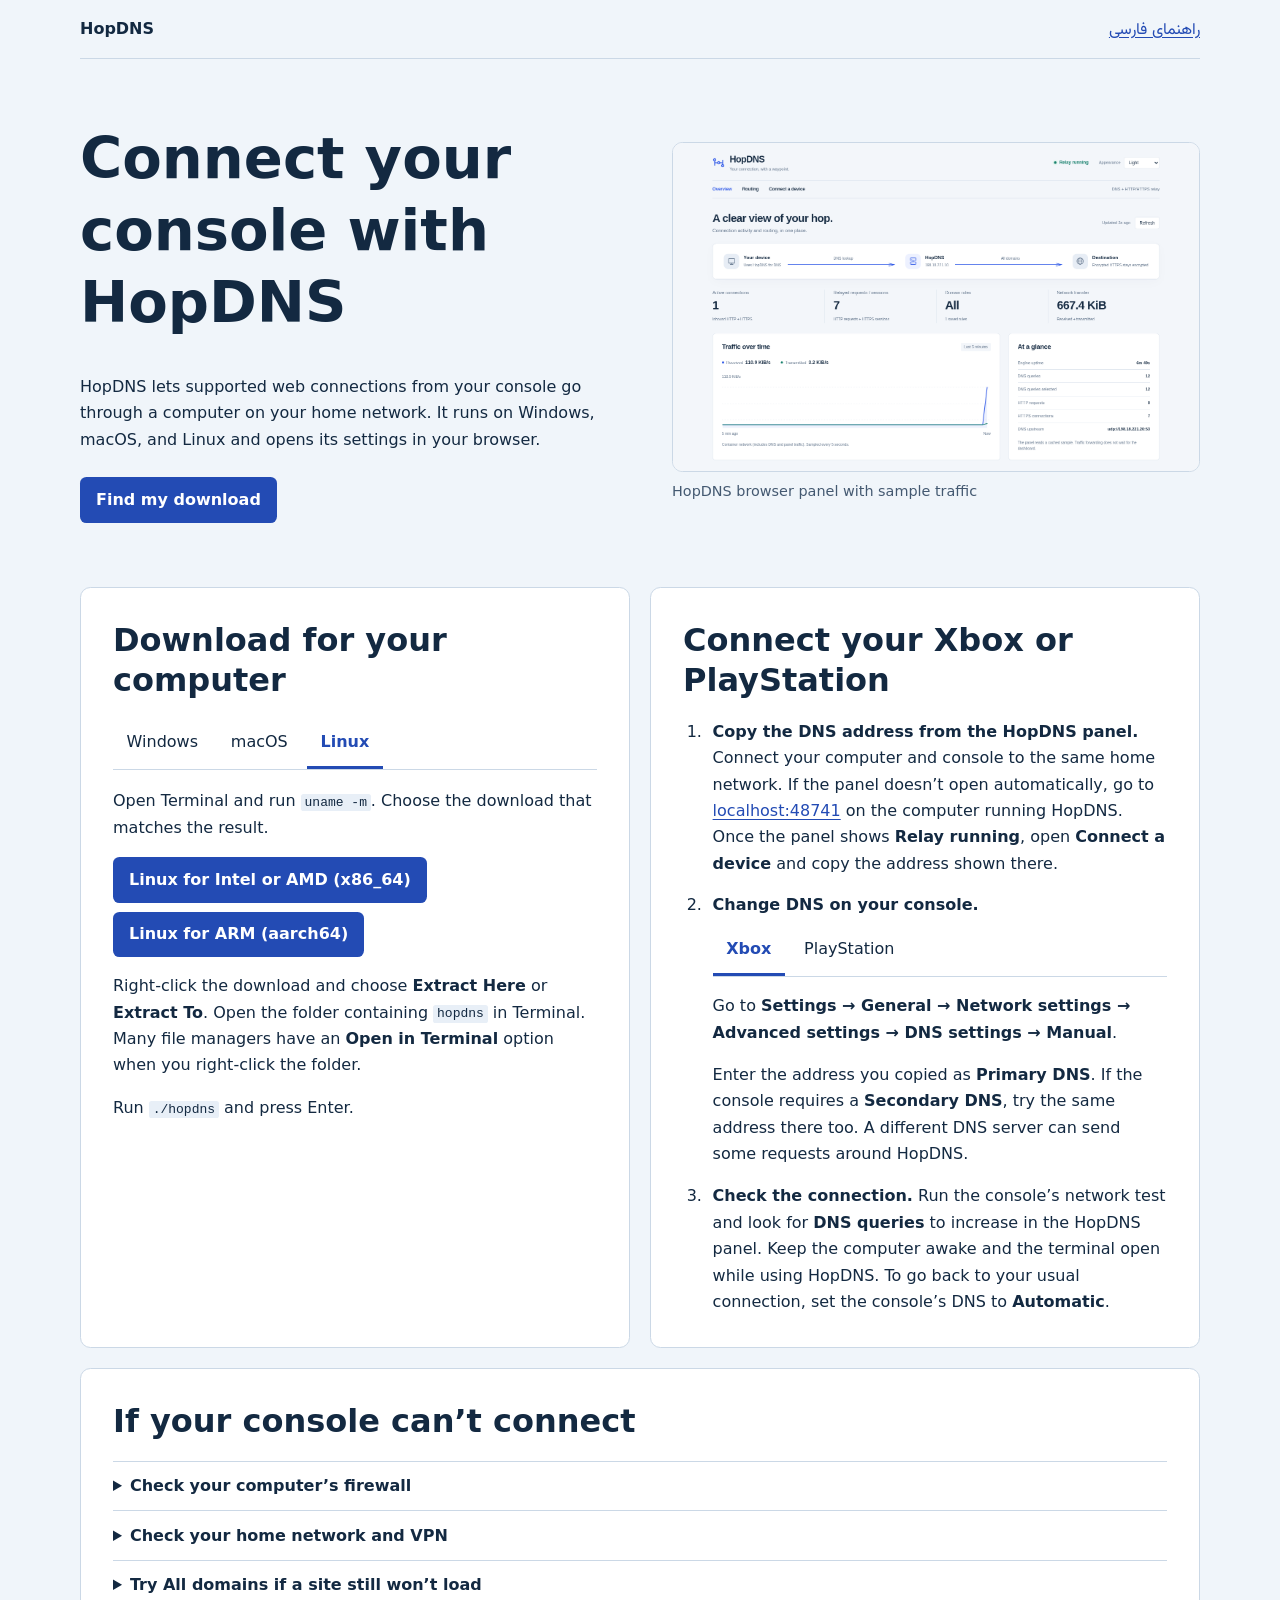
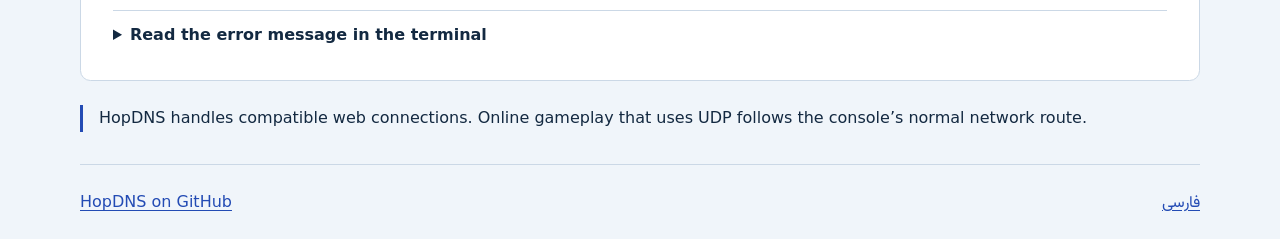
==== commit e0a8fc81: "Show the relay status and permission recovery in the guides" ====
--- a/docs/index.html
+++ b/docs/index.html
@@ -66,7 +66,7 @@
       <section class="instructions">
         <h2>Connect your Xbox or PlayStation</h2>
         <ol>
-          <li><strong>Copy the DNS address from the HopDNS panel.</strong> Connect your computer and console to the same home network. If the panel doesn’t open automatically, go to <a href="http://localhost:48741/#connect">localhost:48741</a> on the computer running HopDNS. Open <strong>Connect a device</strong> and copy the address shown there.</li>
+          <li><strong>Copy the DNS address from the HopDNS panel.</strong> Connect your computer and console to the same home network. If the panel doesn’t open automatically, go to <a href="http://localhost:48741/#connect">localhost:48741</a> on the computer running HopDNS. Once the panel shows <strong>Relay running</strong>, open <strong>Connect a device</strong> and copy the address shown there.</li>
           <li>
             <strong id="console-dns-title">Change DNS on your console.</strong>
             <div id="console-tabs" class="guide-tabs nested-tabs" aria-labelledby="console-dns-title" hidden>
@@ -124,7 +124,7 @@
         <summary>Read the error message in the terminal</summary>
         <ul>
           <li><strong>Address already in use:</strong> Close any earlier copy of HopDNS, including a copy running in Docker, then try again.</li>
-          <li><strong>Permission denied on Mac or Linux:</strong> If the relay can’t open a network port, follow the administrator startup steps in the <a href="https://github.com/mkay1375/hopdns/blob/main/docs/reference.md#native-application">technical guide</a>.</li>
+          <li><strong>Permission denied on Mac or Linux:</strong> Press <strong>Ctrl+C</strong> to stop HopDNS, then run <code>sudo ./hopdns --no-browser</code> from the same folder and open <a href="http://localhost:48741/#connect">localhost:48741</a> in your browser.</li>
         </ul>
       </details>
     </section>
